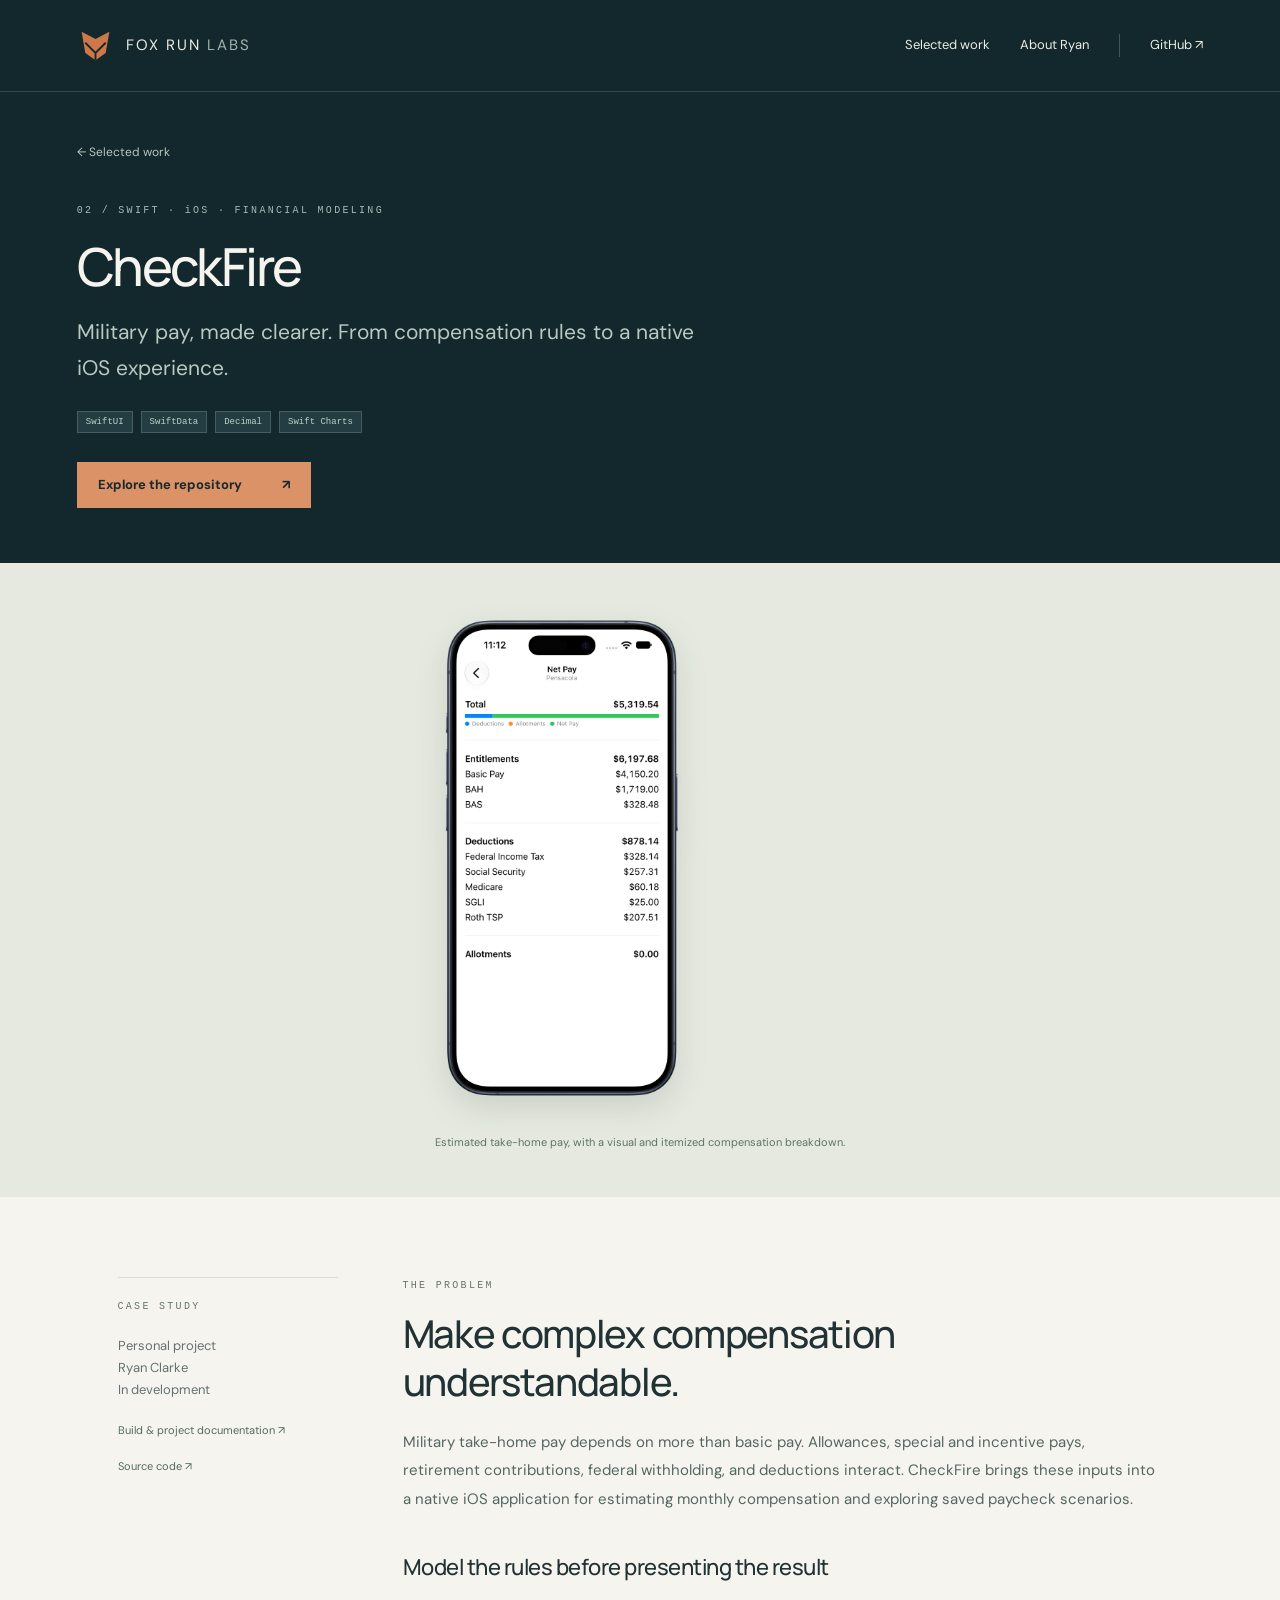
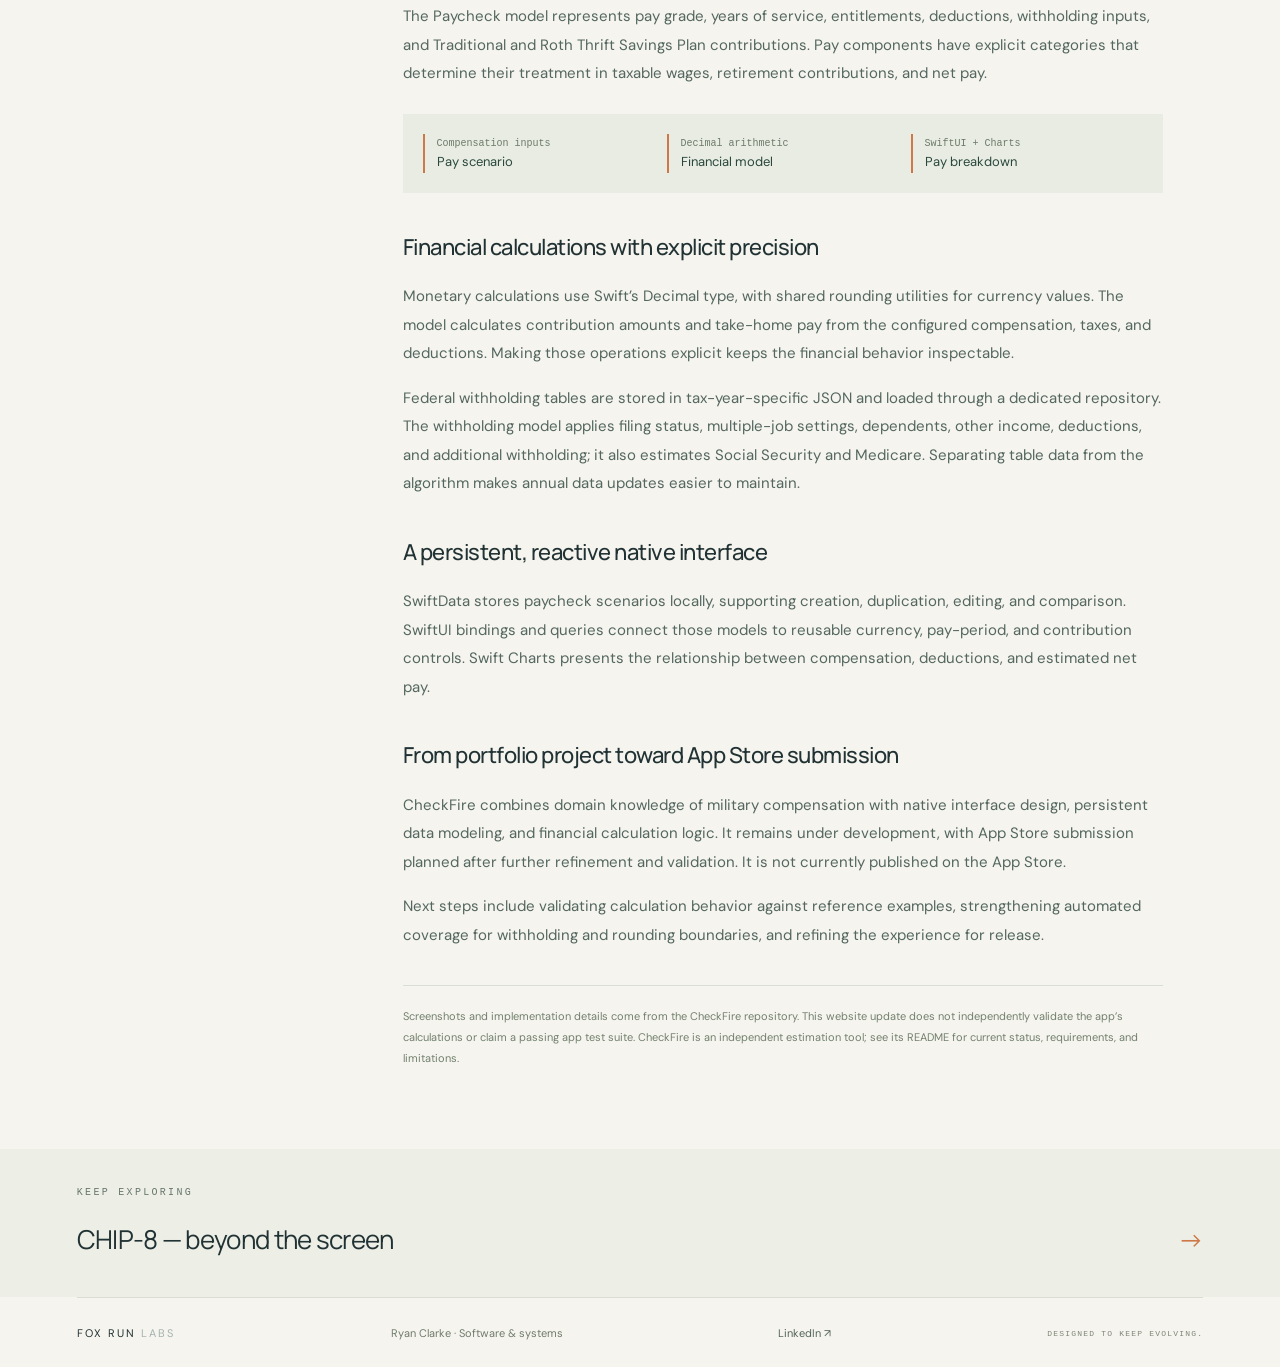
==== checkfire.html @ 2cf3f11f "Feature CheckFire in the portfolio with an iOS case study" ====
<!doctype html>
<html lang="en">

<head>
    <meta charset="utf-8">
    <meta name="viewport" content="width=device-width,initial-scale=1">
    <title>CheckFire · Ryan Clarke · Fox Run Labs</title>
    <meta name="description" content="A native iOS military pay estimator using SwiftUI, SwiftData, Decimal financial calculations, and Swift Charts. In development for future App Store submission.">
    <meta name="theme-color" content="#12282d">
    <link rel="stylesheet" href="style.css">
</head>

<body><a class="skip" href="#case-content">Skip to case study</a>
    <header><a class="brand" href="index.html" aria-label="Fox Run Labs home"><svg viewBox="0 0 40 40"
                aria-hidden="true">
                <path d="M5 5l15 8L35 5l-4 23-11 8L9 28z" />
                <path class="foxline" d="M9 17l11 11 11-11M20 28v8" />
            </svg><span>FOX RUN <b>LABS</b></span></a>
        <nav aria-label="Main navigation"><a href="index.html#work">Selected work</a><a href="index.html#about">About
                Ryan</a><a class="nav-contact" href="https://github.com/foxrunlabs">GitHub ↗</a></nav>
    </header>
    <main>
        <section class="case-hero section"><a class="back-link" href="index.html#work">← Selected work</a>
            <p class="eyebrow">02 / SWIFT · iOS · FINANCIAL MODELING</p>
            <h1>CheckFire</h1>
            <p class="case-lede">Military pay, made clearer. From compensation rules to a native iOS experience.</p>
            <div class="tags"><span>SwiftUI</span><span>SwiftData</span><span>Decimal</span><span>Swift Charts</span></div><a
                class="button" href="https://github.com/foxrunlabs/checkfire">Explore the repository <span aria-hidden="true">↗</span></a>
        </section>
        <section class="case-showcase phone-showcase" aria-label="CheckFire app screenshot">
            <figure><img src="assets/checkfire-net-pay.png"
                    alt="CheckFire net pay estimate with a chart and itemized entitlements, deductions, and allotments"
                    width="1419" height="2796">
                <figcaption>Estimated take-home pay, with a visual and itemized compensation breakdown.</figcaption>
            </figure>
        </section>
        <div class="case-body section" id="case-content">
            <aside>
                <p class="eyebrow dark">CASE STUDY</p>
                <p>Personal project<br>Ryan Clarke<br>In development</p><a
                    href="https://github.com/foxrunlabs/checkfire/blob/main/README.md">Build & project documentation ↗</a><a
                    href="https://github.com/foxrunlabs/checkfire">Source code ↗</a>
            </aside>
            <article>
                <p class="eyebrow dark">THE PROBLEM</p>
                <h2>Make complex compensation understandable.</h2>
                <p>Military take-home pay depends on more than basic pay. Allowances, special and incentive pays,
                    retirement contributions, federal withholding, and deductions interact. CheckFire brings these
                    inputs into a native iOS application for estimating monthly compensation and exploring saved paycheck scenarios.</p>
                <h3>Model the rules before presenting the result</h3>
                <p>The Paycheck model represents pay grade, years of service, entitlements, deductions, withholding
                    inputs, and Traditional and Roth Thrift Savings Plan contributions. Pay components have explicit
                    categories that determine their treatment in taxable wages, retirement contributions, and net pay.</p>
                <div class="flow-summary"><span>Compensation inputs<br><b>Pay scenario</b></span><span>Decimal arithmetic<br><b>Financial model</b></span><span>SwiftUI + Charts<br><b>Pay breakdown</b></span></div>
                <h3>Financial calculations with explicit precision</h3>
                <p>Monetary calculations use Swift’s Decimal type, with shared rounding utilities for currency values.
                    The model calculates contribution amounts and take-home pay from the configured compensation,
                    taxes, and deductions. Making those operations explicit keeps the financial behavior inspectable.</p>
                <p>Federal withholding tables are stored in tax-year-specific JSON and loaded through a dedicated
                    repository. The withholding model applies filing status, multiple-job settings, dependents,
                    other income, deductions, and additional withholding; it also estimates Social Security and Medicare.
                    Separating table data from the algorithm makes annual data updates easier to maintain.</p>
                <h3>A persistent, reactive native interface</h3>
                <p>SwiftData stores paycheck scenarios locally, supporting creation, duplication, editing, and comparison.
                    SwiftUI bindings and queries connect those models to reusable currency, pay-period, and contribution
                    controls. Swift Charts presents the relationship between compensation, deductions, and estimated net pay.</p>
                <h3>From portfolio project toward App Store submission</h3>
                <p>CheckFire combines domain knowledge of military compensation with native interface design, persistent
                    data modeling, and financial calculation logic. It remains under development, with App Store submission
                    planned after further refinement and validation. It is not currently published on the App Store.</p>
                <p>Next steps include validating calculation behavior against reference examples, strengthening automated
                    coverage for withholding and rounding boundaries, and refining the experience for release.</p>
                <div class="case-note">Screenshots and implementation details come from the CheckFire repository.
                    This website update does not independently validate the app’s calculations or claim a passing app
                    test suite. CheckFire is an independent estimation tool; see its README for current status,
                    requirements, and limitations.</div>
            </article>
        </div>
        <section class="next-project section">
            <p class="eyebrow dark">KEEP EXPLORING</p><a href="chip8-stm32.html">CHIP-8 — beyond the screen <span
                    aria-hidden="true">→</span></a>
        </section>
    </main>
    <footer><a class="brand" href="index.html"><span>FOX RUN <b>LABS</b></span></a>
        <p>Ryan Clarke · Software & systems</p><a class="footer-profile"
            href="https://www.linkedin.com/in/ryanfclarke">LinkedIn ↗</a><span>DESIGNED TO KEEP EVOLVING.</span>
    </footer>
</body>

</html>
---- style.css ----
@import url('https://fonts.googleapis.com/css2?family=DM+Sans:wght@400;500;600;700&family=Manrope:wght@400;500;600;700;800&display=swap');

:root {
    --navy: #12282d;
    --cream: #f6f4ee;
    --ink: #213234;
    --muted: #647170;
    --orange: #ce7849;
    --line: #d9ddd4
}

* {
    box-sizing: border-box
}

html {
    scroll-behavior: smooth;
    scroll-padding-top: 28px
}

body {
    margin: 0;
    background: var(--cream);
    color: var(--ink);
    font: 16px/1.7 'DM Sans', Arial, sans-serif
}

h1,
h2,
h3,
p {
    margin: 0
}

h1,
h2,
h3 {
    font-family: Manrope, Arial, sans-serif
}

a {
    color: inherit;
    text-decoration: none
}

button {
    font: inherit;
    cursor: pointer
}

a:focus-visible,
button:focus-visible {
    outline: 3px solid var(--orange);
    outline-offset: 5px
}

header {
    background: var(--navy);
    color: #edece5;
    display: flex;
    align-items: center;
    justify-content: space-between;
    padding: 27px max(6%, calc((100vw - 1280px)/2));
    border-bottom: 1px solid #33474a
}

.brand {
    display: flex;
    align-items: center;
    gap: 12px;
    letter-spacing: 2px;
    font-size: 15px;
    white-space: nowrap
}

.brand b {
    font-weight: 400;
    color: #a3b3af
}

.brand svg {
    width: 37px;
    fill: var(--orange)
}

.foxline {
    fill: none;
    stroke: var(--navy);
    stroke-width: 2
}

nav {
    display: flex;
    gap: 30px;
    align-items: center;
    font-size: 13px
}

nav a:hover {
    color: #e59a71
}

.nav-contact {
    border-left: 1px solid #425557;
    padding-left: 30px
}

.nav-contact span {
    margin-left: 12px;
    color: #e59a71
}

.hero {
    background: var(--navy);
    color: #eaece4;
    display: grid;
    grid-template-columns: 1.15fr 1fr;
    gap: 55px;
    padding: 86px max(6%, calc((100vw - 1280px)/2)) 79px;
    align-items: center
}

.eyebrow {
    font-family: monospace;
    font-size: 10px;
    font-weight: 500;
    letter-spacing: 2.3px;
    color: #a5bab5;
    display: flex;
    align-items: center;
    gap: 10px
}

.eyebrow>span {
    width: 6px;
    height: 6px;
    border-radius: 50%;
    background: var(--orange)
}

h1 {
    font-size: clamp(38px, 4.1vw, 61px);
    font-weight: 500;
    letter-spacing: -2.6px;
    line-height: 1.14;
    margin: 25px 0
}

h1 em {
    font-style: normal;
    color: #df9367
}

.intro {
    color: #b7c3bf;
    font-size: 16px;
    max-width: 470px;
    line-height: 1.8
}

.button {
    display: inline-flex;
    gap: 40px;
    align-items: center;
    background: #db9267;
    color: #172a2e;
    padding: 12px 21px;
    border: 0;
    font-size: 13px;
    font-weight: 700;
    margin-top: 29px
}

.button:hover {
    background: #edaa80
}

.hero-caption {
    font-size: 10px;
    letter-spacing: 1px;
    color: #849b96;
    margin-top: 24px
}

.system-art {
    border: 1px solid #3c5355;
    background: #172f34;
    transform: rotate(-2deg)
}

.art-top,
.art-bottom {
    display: flex;
    justify-content: space-between;
    padding: 16px;
    font-family: monospace;
    letter-spacing: 1px;
    font-size: 8px;
    color: #9fb4ae
}

.art-top {
    border-bottom: 1px solid #3c5355
}

.art-bottom {
    border-top: 1px solid #3c5355
}

.system-art svg {
    width: 100%;
    display: block
}

.live-dot {
    color: #df9367
}

.discipline-strip {
    display: flex;
    justify-content: space-between;
    gap: 18px;
    padding: 23px 6%;
    background: #eaece2;
    font-family: monospace;
    letter-spacing: 1.4px;
    font-size: 10px;
    color: #5d6b64;
    border-bottom: 1px solid #d9ddd4
}

.section {
    padding: 80px max(6%, calc((100vw - 1280px)/2))
}

.dark {
    color: #67766c
}

.section-heading {
    display: flex;
    justify-content: space-between;
    align-items: end;
    gap: 40px;
    margin-bottom: 36px
}

.section-heading>p {
    max-width: 310px;
    color: var(--muted);
    font-size: 13px;
    line-height: 1.8
}

h2 {
    font-size: clamp(28px, 3vw, 40px);
    font-weight: 500;
    letter-spacing: -1.3px;
    line-height: 1.25
}

.section-heading h2 {
    margin-top: 16px
}

.feature-project {
    border: 1px solid var(--line);
    display: grid;
    grid-template-columns: 1.12fr 1fr;
    background: #fcfbf6
}

.project-visual {
    background: #e5e9df;
    padding: 40px;
    display: flex;
    align-items: center
}

.window {
    width: 100%;
    border: 1px solid #c2ccc2;
    background: #f6f6ef;
    box-shadow: 0 15px 35px #28443c0a
}

.window-bar {
    font: 8px monospace;
    letter-spacing: 1px;
    display: flex;
    gap: 22px;
    padding: 14px;
    border-bottom: 1px solid #d6dbd1;
    color: #62736b
}

.window-dots {
    color: #acb8ac;
    font-size: 8px;
    letter-spacing: 3px
}

.coordinate-art {
    position: relative;
    height: 270px;
    overflow: hidden;
    background-image: linear-gradient(#dce2d340 1px, transparent 1px), linear-gradient(90deg, #dce2d340 1px, transparent 1px);
    background-size: 27px 27px
}

.orbit {
    border: 1px solid #bac8b9;
    border-radius: 50%;
    width: 220px;
    height: 220px;
    position: absolute;
    top: 10px;
    left: calc(50% - 110px)
}

.orbit-two {
    width: 150px;
    height: 150px;
    top: 45px;
    left: calc(50% - 75px)
}

.crosshair:before,
.crosshair:after {
    content: '';
    position: absolute;
    background: #c5cfc0;
    top: 119px;
    left: 10%;
    width: 80%;
    height: 1px
}

.crosshair:after {
    transform: rotate(90deg)
}

.axis {
    position: absolute;
    color: #839682;
    font: 10px monospace
}

.axis-n {
    top: 15px;
    left: 50%
}

.axis-e {
    right: 14%;
    top: 113px
}

.pin {
    position: absolute;
    top: 89px;
    left: calc(50% - 14px);
    width: 28px
}

.pin svg {
    width: 100%;
    fill: #ce7849;
    filter: drop-shadow(0 4px 4px #ce784940)
}

.pin circle {
    fill: #f6f6ef
}

.coord-label {
    position: absolute;
    bottom: 15px;
    text-align: center;
    width: 100%;
    font: 8px/1.9 monospace;
    letter-spacing: 1.5px;
    color: #839382
}

.coord-label b {
    color: #385647;
    font-weight: 400
}

.visual-foot {
    display: flex;
    justify-content: space-between;
    padding: 13px;
    font: 7px monospace;
    letter-spacing: 1px;
    border-top: 1px solid #d6dbd1;
    color: #6e806e
}

.visual-foot span {
    font-size: 6px
}

.feature-copy {
    padding: 42px
}

.project-number,
.project-meta {
    font: 9px monospace;
    letter-spacing: 1.5px;
    color: #6b786d
}

.feature-copy h3 {
    font-size: 37px;
    letter-spacing: -1.2px;
    margin: 13px 0 4px;
    font-weight: 500
}

.project-subtitle {
    font-size: 15px;
    margin-bottom: 19px;
    color: #304b43
}

.feature-copy>p:not(.project-subtitle) {
    font-size: 13px;
    color: #647368;
    line-height: 1.85
}

.tags {
    display: flex;
    flex-wrap: wrap;
    gap: 8px;
    margin-top: 24px
}

.tags span {
    font: 9px monospace;
    padding: 5px 8px;
    background: #edf0e7;
    color: #59705b;
    border: 1px solid #dbe2d5
}

.text-link {
    display: inline-flex;
    align-items: center;
    gap: 25px;
    border: 0;
    border-bottom: 1px solid #a8b3a2;
    background: none;
    padding: 0 0 7px;
    color: #314b40;
    font-size: 12px;
    font-weight: 600;
    margin-top: 25px
}

.text-link:hover {
    color: #a4532d;
    border-color: #a4532d
}

.secondary-projects {
    display: grid;
    grid-template-columns: 1fr 1fr;
    gap: 24px;
    margin-top: 24px
}

.secondary-projects>article {
    border: 1px solid var(--line)
}

.mini-art {
    height: 215px;
    padding: 23px 30px;
    position: relative;
    overflow: hidden;
    background: #e6e9e1
}

.mini-art>span,
.mini-art>small {
    font: 8px monospace;
    letter-spacing: 1.6px;
    color: #6e8074
}

.mini-art>small {
    position: absolute;
    bottom: 20px;
    left: 30px;
    font-size: 7px
}

.code-art pre {
    font: 16px/1.7 monospace;
    margin: 23px 20px;
    color: #34534b
}

.code-art i {
    color: #a96746;
    font-style: normal
}

.hardware-art {
    background: #dde5dd
}

.circuit {
    height: 130px;
    position: relative;
    width: 220px;
    margin: auto
}

.chip {
    position: absolute;
    left: 75px;
    top: 25px;
    width: 74px;
    height: 74px;
    border: 5px double #81998a;
    background: #213e37;
    color: #dfe8dd;
    text-align: center;
    font: 16px monospace;
    padding-top: 12px;
    box-shadow: 0 0 0 8px #bdccbc
}

.chip span {
    display: block;
    font: 8px monospace;
    letter-spacing: 4px;
    margin-top: 8px
}

.circuit-line {
    position: absolute;
    border: 1px solid #8fa78f;
    width: 80px;
    height: 40px
}

.circuit-line.one {
    left: 0;
    top: 40px;
    border-left: 0;
    border-bottom: 0
}

.circuit-line.two {
    right: -10px;
    top: 50px;
    border-right: 0;
    border-top: 0
}

.circuit-line.three {
    left: 40px;
    top: 80px;
    width: 40px;
    height: 50px;
    border-bottom: 0;
    border-right: 0
}

.small-project-copy {
    padding: 29px
}

.project-meta {
    display: flex;
    justify-content: space-between;
    gap: 10px;
    font-size: 8px
}

.status {
    color: #9d744c;
    letter-spacing: 1px
}

.small-project-copy h3 {
    font-weight: 500;
    font-size: 24px;
    letter-spacing: -.7px;
    margin: 18px 0 12px
}

.small-project-copy p {
    font-size: 13px;
    color: var(--muted)
}

.approach {
    border-top: 1px solid var(--line);
    background: #edeee6
}

.approach-grid {
    display: grid;
    grid-template-columns: repeat(3, 1fr);
    gap: 40px
}

.approach-grid article {
    border-top: 1px solid #bcc7b8;
    padding-top: 19px
}

.approach-grid article>span {
    font: 12px monospace;
    color: #a16c48
}

.approach-grid h3 {
    font-size: 18px;
    font-weight: 500;
    margin: 22px 0 12px;
    letter-spacing: -.4px
}

.approach-grid p {
    font-size: 13px;
    color: #657366;
    line-height: 1.9
}

.about {
    background: var(--navy);
    color: #eaece3;
    display: grid;
    grid-template-columns: 1fr 1fr;
    gap: 95px
}

.about h2 {
    margin-top: 23px;
    font-size: 40px
}

.about-signature {
    display: flex;
    align-items: center;
    gap: 20px;
    margin-top: 55px;
    color: #a9bdb4;
    font-size: 12px
}

.about-signature svg {
    width: 47px;
    fill: #cd7b4c
}

.about-copy .lead {
    font-size: 20px;
    line-height: 1.6;
    color: #e1e5da
}

.about-copy>p {
    font-size: 14px;
    margin-bottom: 20px;
    color: #aabbaf
}

.experience-list {
    border-top: 1px solid #42594e;
    margin-top: 30px;
    padding-top: 20px;
    display: grid;
    gap: 15px
}

.experience-list span {
    font: 8px monospace;
    letter-spacing: 1.6px;
    color: #d5956b
}

.experience-list p {
    font-size: 12px;
    color: #b4c2b7;
    margin-top: 4px
}

.contact {
    text-align: center;
    max-width: 100%;
    padding-top: 85px;
    padding-bottom: 85px
}

.contact .eyebrow {
    justify-content: center
}

.contact h2 {
    font-size: 42px;
    margin: 18px 0
}

.contact>p:not(.eyebrow) {
    max-width: 510px;
    margin: auto;
    color: var(--muted);
    font-size: 15px
}

.contact-note {
    font-size: 11px;
    color: #73806f;
    margin: 25px 0 0;
    display: flex;
    align-items: center;
    justify-content: center;
    gap: 8px
}

.note-dot {
    width: 5px;
    height: 5px;
    border-radius: 50%;
    background: #b78660
}

footer {
    display: flex;
    justify-content: space-between;
    align-items: center;
    gap: 25px;
    margin: 0 6%;
    padding: 26px 0;
    border-top: 1px solid var(--line)
}

footer .brand {
    font-size: 11px
}

footer p {
    font-size: 11px;
    color: #6e7b6b
}

footer>span {
    font: 8px monospace;
    letter-spacing: 1.2px;
    color: #7d8677
}

dialog {
    border: 1px solid var(--line);
    background: var(--cream);
    color: var(--ink);
    width: min(680px, 90vw);
    max-height: 85vh;
    padding: 46px
}

dialog::backdrop {
    background: #0a202cba;
    backdrop-filter: blur(5px)
}

dialog h2 {
    margin: 20px 0
}

dialog p {
    font-size: 14px;
    line-height: 1.85;
    margin-top: 16px
}

dialog h3 {
    font-size: 17px;
    margin-top: 25px
}

dialog ul {
    font-size: 14px;
    padding-left: 20px
}

.close-dialog {
    position: absolute;
    top: 10px;
    right: 17px;
    background: none;
    border: 0;
    font-size: 27px;
    color: #627061
}

.skip {
    position: absolute;
    top: -80px;
    background: var(--cream);
    padding: 10px;
    z-index: 5
}

.skip:focus {
    top: 10px
}

@media(min-width:1600px) {

    header,
    .hero,
    .section {
        padding-left: calc((100vw - 1280px)/2);
        padding-right: calc((100vw - 1280px)/2)
    }
}

@media(max-width:900px) {
    header {
        padding: 22px 5%
    }

    nav {
        gap: 17px
    }

    .nav-contact {
        padding-left: 16px
    }

    .hero {
        gap: 30px;
        padding: 65px 5%
    }

    h1 {
        letter-spacing: -1.5px
    }

    .section {
        padding: 60px 5%
    }

    .project-visual {
        padding: 22px
    }

    .feature-copy {
        padding: 27px
    }

    .about {
        gap: 45px
    }

    .about h2 {
        font-size: 34px
    }

    .project-meta {
        flex-direction: column;
        gap: 7px
    }

    .discipline-strip {
        font-size: 8px;
        padding: 20px 5%
    }

    .approach-grid {
        gap: 25px
    }
}

@media(max-width:650px) {
    header {
        flex-wrap: wrap;
        gap: 21px
    }

    .brand {
        font-size: 12px
    }

    nav {
        width: 100%;
        justify-content: space-between;
        gap: 8px;
        font-size: 11px
    }

    .nav-contact {
        padding-left: 12px
    }

    .hero {
        grid-template-columns: 1fr;
        padding-top: 45px;
        padding-bottom: 45px;
        gap: 40px
    }

    h1 {
        font-size: 43px
    }

    .intro {
        font-size: 15px
    }

    .system-art {
        width: 90%;
        margin: auto;
        transform: rotate(-1deg)
    }

    .discipline-strip {
        display: grid;
        grid-template-columns: 1fr 1fr;
        text-align: center;
        gap: 15px
    }

    .section-heading {
        display: block
    }

    .section-heading>p {
        margin-top: 20px;
        max-width: 100%
    }

    .feature-project {
        grid-template-columns: 1fr
    }

    .project-visual {
        padding: 24px
    }

    .feature-copy {
        padding: 28px
    }

    .secondary-projects {
        grid-template-columns: 1fr
    }

    .project-meta {
        flex-direction: row
    }

    .approach-grid {
        grid-template-columns: 1fr;
        gap: 28px
    }

    .approach-grid h3 {
        margin-top: 14px
    }

    .about {
        grid-template-columns: 1fr;
        gap: 35px
    }

    .about-signature {
        margin-top: 25px
    }

    .contact h2 {
        font-size: 33px
    }

    .contact-note {
        font-size: 10px;
        align-items: start
    }

    .contact-note .note-dot {
        flex-shrink: 0;
        margin-top: 6px
    }

    footer {
        flex-wrap: wrap;
        gap: 13px
    }

    footer>span {
        width: 100%
    }

    dialog {
        padding: 35px 23px
    }

    .section {
        padding-top: 52px;
        padding-bottom: 52px
    }
}

@media(prefers-reduced-motion:reduce) {
    html {
        scroll-behavior: auto
    }
}

.source-link {
    margin-left: 20px
}

.profile-links {
    display: flex;
    justify-content: center;
    flex-wrap: wrap;
    gap: 14px
}

.linkedin-button {
    background: transparent;
    border: 1px solid #a8b3a2;
    color: var(--ink)
}

.linkedin-button:hover {
    background: #eaece2
}

.footer-profile {
    font-size: 11px;
    color: #526559
}

.footer-profile:hover {
    color: var(--orange)
}

.app-gallery {
    gap: 20px;
    padding: 35px;
    justify-content: center;
    overflow: hidden;
    min-height: 420px
}

.app-gallery img {
    width: 43%;
    height: 365px;
    object-fit: contain;
    filter: drop-shadow(0 10px 12px #102a2825)
}

.app-gallery img:nth-child(2) {
    transform: translateY(15px)
}

.real-project-art {
    display: flex;
    align-items: center;
    justify-content: center;
    height: 260px;
    padding: 20px
}

.real-project-art img {
    width: 100%;
    height: 100%;
    object-fit: contain
}

.qbplay-art {
    background: #182a34
}

.stm32-art {
    background: #152c30;
    padding: 0
}

.stm32-art img {
    object-fit: cover
}

.video-badge {
    position: absolute;
    bottom: 15px;
    left: 18px !important;
    color: #fff !important;
    background: #11272fe0;
    padding: 7px 10px;
    font: 9px monospace !important
}

.more-work {
    margin-top: 50px;
    border-top: 1px solid var(--line);
    padding-top: 30px
}

.more-work>div {
    margin-bottom: 22px
}

.more-work h3 {
    font-size: 25px;
    font-weight: 500;
    margin-top: 10px
}

.more-work>a {
    display: grid;
    grid-template-columns: 150px 1fr 20px;
    gap: 20px;
    padding: 16px 0;
    border-top: 1px solid var(--line);
    align-items: center
}

.more-work b {
    font-size: 14px;
    font-weight: 500
}

.more-work span {
    font-size: 12px;
    color: var(--muted)
}

.more-work i {
    font-style: normal;
    color: var(--orange)
}

.more-work>a:hover b {
    color: #a4532d
}

.case-hero {
    background: var(--navy);
    color: var(--cream);
    padding-top: 45px;
    padding-bottom: 55px
}

.back-link {
    display: inline-block;
    color: #b8c6c0;
    font-size: 12px;
    margin-bottom: 40px
}

.case-hero h1 {
    margin-top: 18px;
    margin-bottom: 18px
}

.case-lede {
    font-size: 21px;
    color: #b9c9c2;
    max-width: 650px
}

.case-hero .tags span {
    background: #243d43;
    color: #bcd2c8;
    border-color: #465c5d
}

.case-showcase {
    padding: 45px 6%;
    background: #e5e9df;
    display: flex;
    justify-content: center;
    gap: 50px
}

.case-showcase figure {
    margin: 0
}

.phone-showcase img {
    width: auto;
    height: 500px;
    max-width: 100%;
    object-fit: contain;
    filter: drop-shadow(0 12px 15px #14322f20)
}

.case-showcase figcaption {
    font-size: 11px;
    color: #617269;
    margin-top: 17px;
    text-align: center;
    max-width: 750px
}

.desktop-showcase {
    background: #1d333b
}

.desktop-showcase img {
    width: 760px;
    max-width: 100%;
    height: auto;
    display: block
}

.desktop-showcase figcaption {
    color: #b8c8c0
}

.video-showcase video {
    width: 850px;
    max-width: 100%;
    height: auto;
    display: block;
    background: #11272d
}

.case-body {
    display: grid;
    grid-template-columns: 220px minmax(0, 760px);
    gap: 65px;
    justify-content: center
}

.case-body aside {
    border-top: 1px solid var(--line);
    padding-top: 20px
}

.case-body aside>p:not(.eyebrow) {
    font-size: 13px;
    color: var(--muted);
    margin: 20px 0
}

.case-body aside a {
    display: block;
    font-size: 11px;
    color: #536a5c;
    margin: 17px 0
}

.case-body article h2 {
    margin: 16px 0 22px
}

.case-body article h3 {
    font-size: 22px;
    font-weight: 500;
    margin: 36px 0 14px;
    letter-spacing: -.5px
}

.case-body article>p:not(.eyebrow) {
    font-size: 15px;
    color: #536760;
    line-height: 1.9;
    margin: 16px 0
}

.case-body strong {
    font-weight: 600;
    color: var(--ink)
}

.flow-summary {
    display: grid;
    grid-template-columns: repeat(3, 1fr);
    gap: 12px;
    margin: 26px 0;
    background: #e9ece2;
    padding: 20px
}

.flow-summary span {
    font: 10px/1.9 monospace;
    color: #6c7a6a;
    border-left: 2px solid var(--orange);
    padding-left: 12px
}

.flow-summary b {
    font: 13px 'DM Sans', sans-serif;
    color: #29483d
}

.case-note {
    font-size: 11px;
    line-height: 1.9;
    color: #71806e;
    border-top: 1px solid var(--line);
    padding-top: 20px;
    margin-top: 36px
}

.next-project {
    background: #edeee6;
    padding-top: 35px;
    padding-bottom: 40px
}

.next-project>a {
    display: flex;
    justify-content: space-between;
    font: 26px Manrope, sans-serif;
    margin-top: 20px;
    letter-spacing: -.7px
}

.next-project>a span {
    color: var(--orange)
}

@media(max-width:900px) {
    .case-body {
        grid-template-columns: 160px minmax(0, 1fr);
        gap: 35px
    }

    .app-gallery {
        padding: 22px;
        gap: 12px
    }

    .app-gallery img {
        height: 310px
    }

    .real-project-art {
        height: 220px
    }
}

@media(max-width:650px) {
    .app-gallery {
        min-height: 340px;
        gap: 15px
    }

    .app-gallery img {
        height: 290px
    }

    .more-work>a {
        grid-template-columns: 1fr 20px;
        gap: 6px
    }

    .more-work span {
        grid-column: 1
    }

    .more-work i {
        grid-column: 2;
        grid-row: 1/3
    }

    .case-lede {
        font-size: 18px
    }

    .case-showcase {
        gap: 16px;
        padding: 30px 5%
    }

    .phone-showcase figure {
        width: 48%
    }

    .phone-showcase img {
        height: auto;
        width: 100%
    }

    .case-showcase figcaption {
        font-size: 9px
    }

    .case-body {
        grid-template-columns: 1fr;
        gap: 32px
    }

    .case-body aside {
        display: flex;
        flex-wrap: wrap;
        gap: 15px;
        align-items: center
    }

    .case-body aside>p:not(.eyebrow) {
        display: none
    }

    .case-body aside a {
        margin: 0;
        font-size: 10px
    }

    .flow-summary {
        padding: 15px 10px;
        gap: 8px
    }

    .flow-summary span {
        font-size: 8px;
        padding-left: 7px
    }

    .flow-summary b {
        font-size: 11px
    }

    .next-project>a {
        font-size: 22px
    }
}
.checkfire-art {
    background: #e5e9df
}

.checkfire-art img {
    filter: drop-shadow(0 8px 10px #102a2825)
}
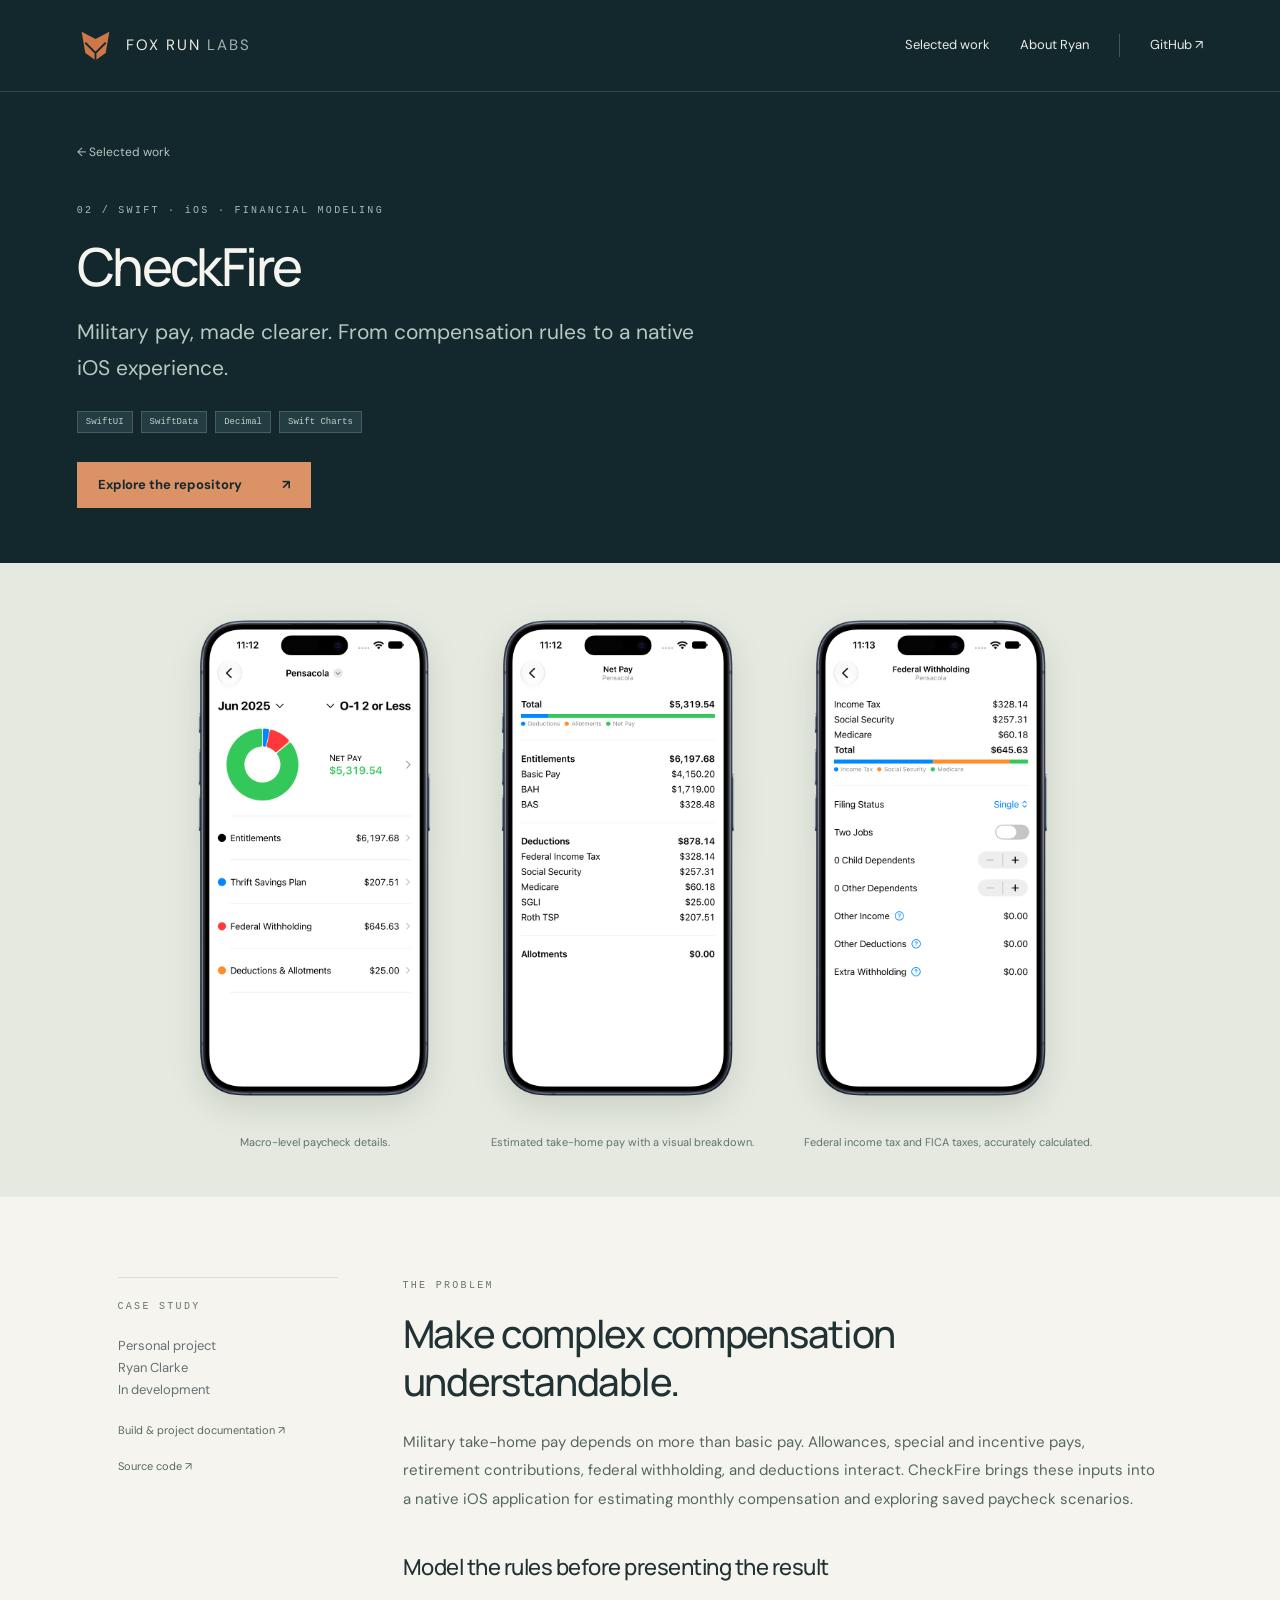
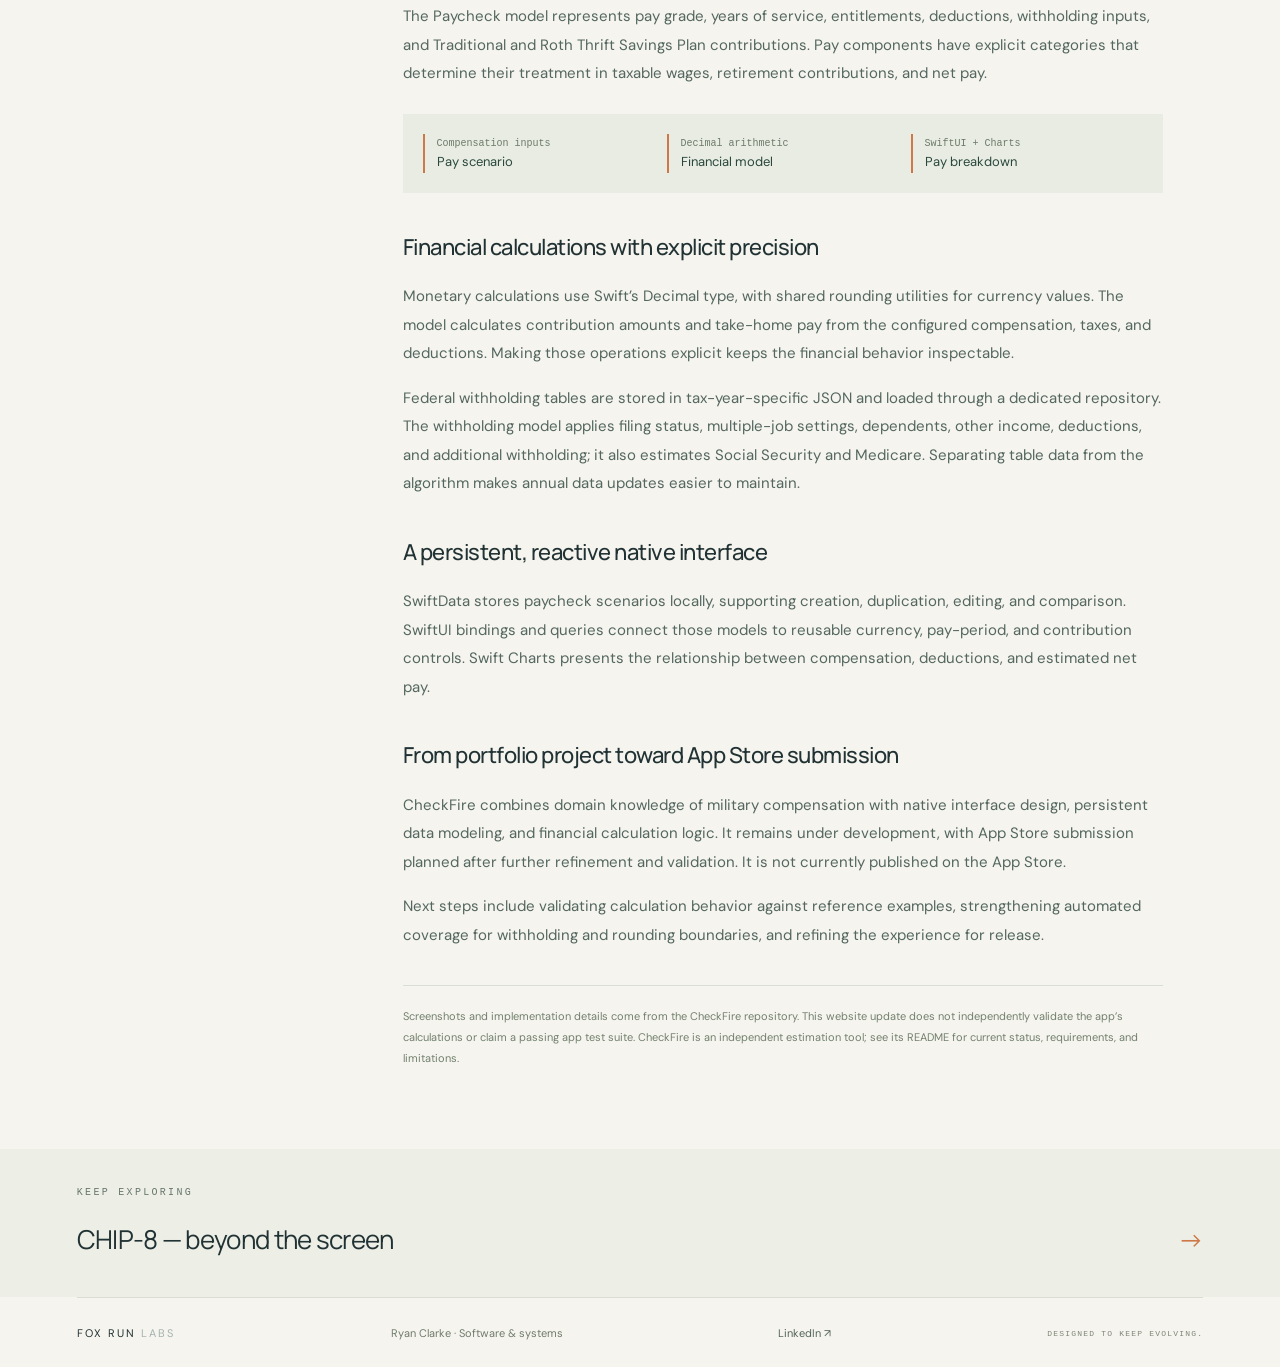
==== commit 6da31cbb: "Adjustments to generated pages. Removed QBPlay and added more CheckFire images." ====
--- a/checkfire.html
+++ b/checkfire.html
@@ -28,10 +28,20 @@
                 class="button" href="https://github.com/foxrunlabs/checkfire">Explore the repository <span aria-hidden="true">↗</span></a>
         </section>
         <section class="case-showcase phone-showcase" aria-label="CheckFire app screenshot">
+            <figure><img src="assets/checkfire-paycheck-detail.png"
+                    alt="CheckFire paycheck details"
+                    width="1419" height="2796">
+                <figcaption>Macro-level paycheck details.</figcaption>
+            </figure>
             <figure><img src="assets/checkfire-net-pay.png"
                     alt="CheckFire net pay estimate with a chart and itemized entitlements, deductions, and allotments"
                     width="1419" height="2796">
-                <figcaption>Estimated take-home pay, with a visual and itemized compensation breakdown.</figcaption>
+                <figcaption>Estimated take-home pay with a visual breakdown.</figcaption>
+            </figure>
+            <figure><img src="assets/checkfire-federal-withholding.png"
+                    alt="CheckFire’s federal withholding screen showing income and FICA taxes"
+                    width="1419" height="2796">
+                <figcaption>Federal income tax and FICA taxes, accurately calculated.</figcaption>
             </figure>
         </section>
         <div class="case-body section" id="case-content">
